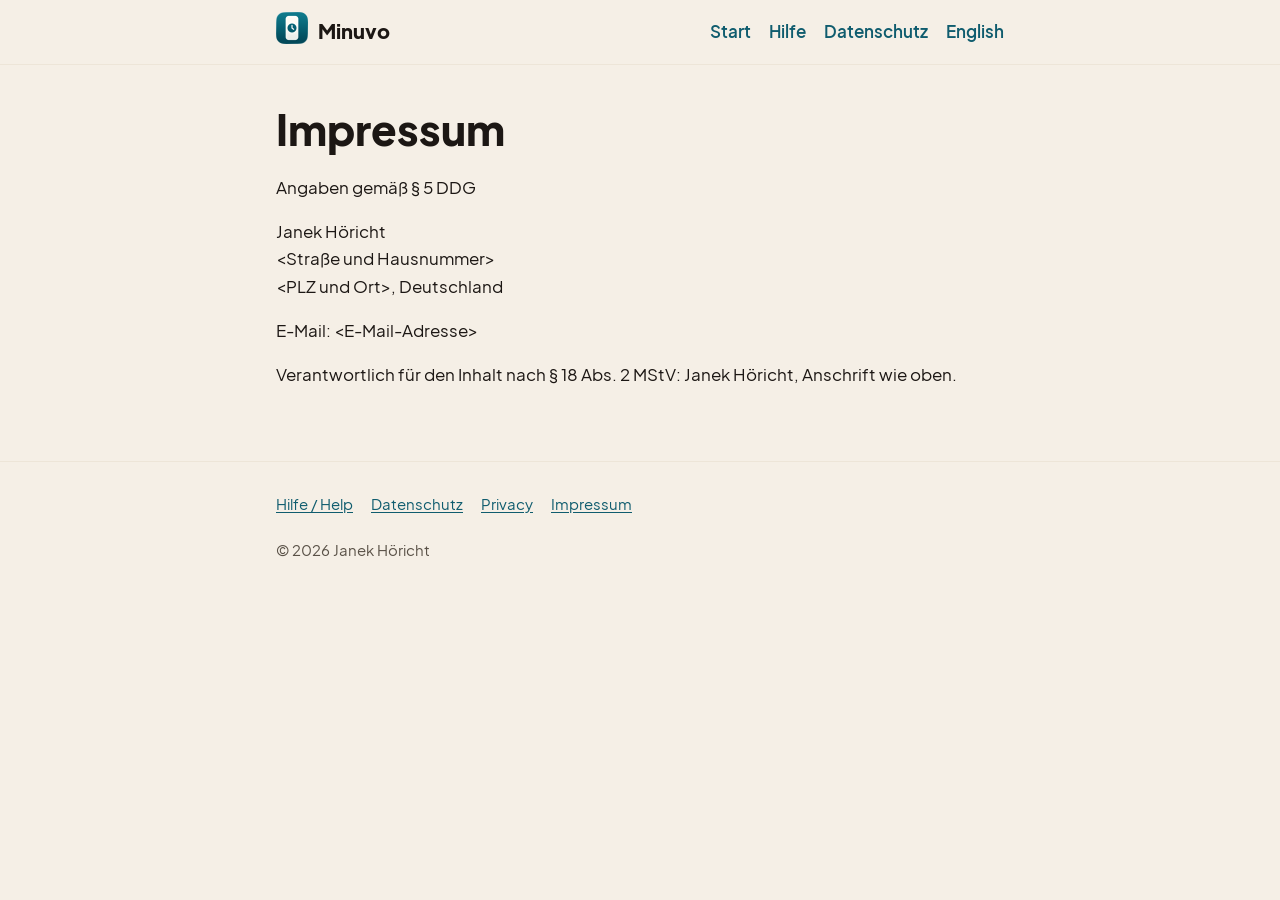
==== impressum.html @ 682e14eb "first commit" ====
<!doctype html>
<html lang="de">
<head>
  <meta charset="utf-8">
  <meta name="viewport" content="width=device-width, initial-scale=1">
  <title>Impressum – Minuvo</title>
  <meta name="theme-color" content="#F5EFE6" media="(prefers-color-scheme: light)">
  <meta name="theme-color" content="#15110E" media="(prefers-color-scheme: dark)">
  <link rel="icon" type="image/png" href="img/app-icon.png">
  <link rel="stylesheet" href="style.css">
</head>
<body>
  <a class="skip" href="#inhalt">Zum Inhalt springen</a>
  <header class="site">
    <div class="wrap">
      <a class="brand" href="index.html">
        <picture>
          <source srcset="img/app-icon-dark.png" media="(prefers-color-scheme: dark)">
          <img src="img/app-icon.png" alt="" width="32" height="32">
        </picture>
        Minuvo
      </a>
      <nav aria-label="Hauptnavigation">
        <ul>
          <li><a href="index.html">Start</a></li>
          <li><a href="support.html">Hilfe</a></li>
          <li><a href="datenschutz.html">Datenschutz</a></li>
          <li><a href="privacy.html" lang="en" hreflang="en">English</a></li>
        </ul>
      </nav>
    </div>
  </header>

  <main id="inhalt" class="legal">
    <div class="wrap">
      <h1>Impressum</h1>
      <p>Angaben gemäß § 5 DDG</p>
      <p>Janek Höricht<br>
        &lt;Straße und Hausnummer&gt;<br>
        &lt;PLZ und Ort&gt;, Deutschland</p>
      <p>E-Mail: &lt;E-Mail-Adresse&gt;</p>
      <p>Verantwortlich für den Inhalt nach § 18 Abs. 2 MStV: Janek Höricht, Anschrift wie oben.</p>
    </div>
  </main>

  <footer class="site">
    <div class="wrap">
      <ul>
        <li><a href="support.html">Hilfe / Help</a></li>
        <li><a href="datenschutz.html">Datenschutz</a></li>
        <li><a href="privacy.html" lang="en">Privacy</a></li>
        <li><a href="impressum.html" aria-current="page">Impressum</a></li>
      </ul>
      <p>© 2026 Janek Höricht</p>
    </div>
  </footer>
</body>
</html>
---- style.css ----
/* Minuvo-Website. Farben aus Shared/Theme/MinuvoTheme.swift (hell und dunkel). Keine externen Quellen. */

@font-face {
  font-family: "Plus Jakarta Sans";
  src: url("fonts/PlusJakartaSans-Regular.ttf") format("truetype");
  font-weight: 400;
  font-style: normal;
  font-display: swap;
}
@font-face {
  font-family: "Plus Jakarta Sans";
  src: url("fonts/PlusJakartaSans-SemiBold.ttf") format("truetype");
  font-weight: 600;
  font-style: normal;
  font-display: swap;
}
@font-face {
  font-family: "Plus Jakarta Sans";
  src: url("fonts/PlusJakartaSans-ExtraBold.ttf") format("truetype");
  font-weight: 800;
  font-style: normal;
  font-display: swap;
}

:root {
  color-scheme: light dark;
  --background: #F5EFE6;
  --card: #FFFBF5;
  --line: #EDE5D8;
  --text: #1C1714;
  --text-muted: #5A5248;
  --petrol-fill: #0F5C6E;
  --petrol-text: #0F5C6E;
  --on-petrol: #FFFBF5;
  --apricot: #F4A26B;
  --on-apricot: #1C1714;
  --green: #4F7A5B;
  --tint-petrol: #DCE9EC;
  --tint-green: #E0EADF;
  --tint-apricot: #FBE3D2;
  --radius-card: 20px;
  --radius-button: 16px;
  --gutter: 16px;
}

@media (prefers-color-scheme: dark) {
  :root {
    --background: #15110E;
    --card: #241E19;
    --line: #3A322B;
    --text: #F5EFE6;
    --text-muted: #B8AE9F;
    --petrol-fill: #17788A;
    --petrol-text: #6FC3D3;
    --green: #5E9470;
    --tint-petrol: #1F3A41;
    --tint-green: #26352A;
    --tint-apricot: #3D2A1E;
  }
}

*, *::before, *::after { box-sizing: border-box; }

html { -webkit-text-size-adjust: 100%; }

body {
  margin: 0;
  background: var(--background);
  color: var(--text);
  font-family: "Plus Jakarta Sans", -apple-system, BlinkMacSystemFont, "Segoe UI", Roboto, sans-serif;
  font-size: 1.0625rem;
  line-height: 1.6;
}

a { color: var(--petrol-text); text-underline-offset: 0.15em; }
a:hover { text-decoration-thickness: 2px; }
a:focus-visible, summary:focus-visible {
  outline: 3px solid var(--apricot);
  outline-offset: 3px;
  border-radius: 4px;
}

.skip {
  position: absolute;
  left: -9999px;
}
.skip:focus { left: var(--gutter); top: var(--gutter); background: var(--card); padding: 8px 12px; z-index: 10; }

.wrap {
  max-width: 760px;
  margin: 0 auto;
  padding: 0 var(--gutter);
}

header.site {
  border-bottom: 1px solid var(--line);
}
header.site .wrap {
  display: flex;
  flex-wrap: wrap;
  align-items: center;
  justify-content: space-between;
  gap: 8px 24px;
  min-height: 64px;
}
.brand {
  display: inline-flex;
  align-items: center;
  gap: 10px;
  font-weight: 800;
  font-size: 1.25rem;
  color: var(--text);
  text-decoration: none;
}
.brand img { width: 32px; height: 32px; }
nav ul { list-style: none; display: flex; flex-wrap: wrap; gap: 4px 18px; margin: 0; padding: 0; }
nav a { display: inline-block; padding: 10px 0; font-weight: 600; text-decoration: none; }
nav a[aria-current="page"] { text-decoration: underline; }

main { padding: 40px 0 56px; }

h1, h2, h3 { line-height: 1.25; }
h1 { font-size: clamp(1.9rem, 6vw, 2.6rem); font-weight: 800; margin: 0 0 12px; }
h2 { font-size: 1.4rem; font-weight: 800; margin: 40px 0 12px; }
h3 { font-size: 1.1rem; font-weight: 600; margin: 24px 0 6px; }

.muted { color: var(--text-muted); }

.hero { text-align: center; padding: 16px 0 8px; }
.hero img { width: 128px; height: 128px; }
.hero .promise { font-size: 1.25rem; color: var(--text-muted); max-width: 34ch; margin: 0 auto 24px; }

.pill {
  display: inline-block;
  background: var(--apricot);
  color: var(--on-apricot);
  font-weight: 600;
  padding: 10px 18px;
  border-radius: var(--radius-button);
}

.features {
  display: grid;
  grid-template-columns: repeat(auto-fit, minmax(min(100%, 320px), 1fr));
  gap: 16px;
  margin-top: 40px;
}
.card {
  background: var(--card);
  border: 1px solid var(--line);
  border-radius: var(--radius-card);
  padding: 20px;
}
.card h2, .card h3 { margin-top: 0; font-size: 1.15rem; }
.card p { margin: 0; color: var(--text-muted); }
.dot {
  display: inline-block;
  width: 12px;
  height: 12px;
  border-radius: 50%;
  margin-right: 8px;
  vertical-align: 0.05em;
}
.dot.petrol { background: var(--petrol-fill); }
.dot.apricot { background: var(--apricot); }
.dot.green { background: var(--green); }
.dot.line { background: var(--text-muted); }

.note {
  background: var(--tint-petrol);
  border-radius: var(--radius-card);
  padding: 16px 20px;
  margin: 24px 0;
}
.note p { margin: 0; }
.note p + p { margin-top: 8px; }

details {
  background: var(--card);
  border: 1px solid var(--line);
  border-radius: 14px;
  margin: 10px 0;
}
summary {
  cursor: pointer;
  font-weight: 600;
  padding: 14px 18px;
  min-height: 44px;
}
details > div { padding: 0 18px 14px; }
details p:first-child { margin-top: 0; }

.legal h2 { font-size: 1.2rem; margin-top: 32px; }
.legal ul { padding-left: 1.2em; }

footer.site {
  border-top: 1px solid var(--line);
  padding: 24px 0 40px;
  font-size: 0.95rem;
  color: var(--text-muted);
}
footer.site ul { list-style: none; display: flex; flex-wrap: wrap; gap: 4px 18px; margin: 0 0 8px; padding: 0; }
footer.site a { display: inline-block; padding: 6px 0; }

@media (prefers-reduced-motion: no-preference) {
  html { scroll-behavior: smooth; }
}
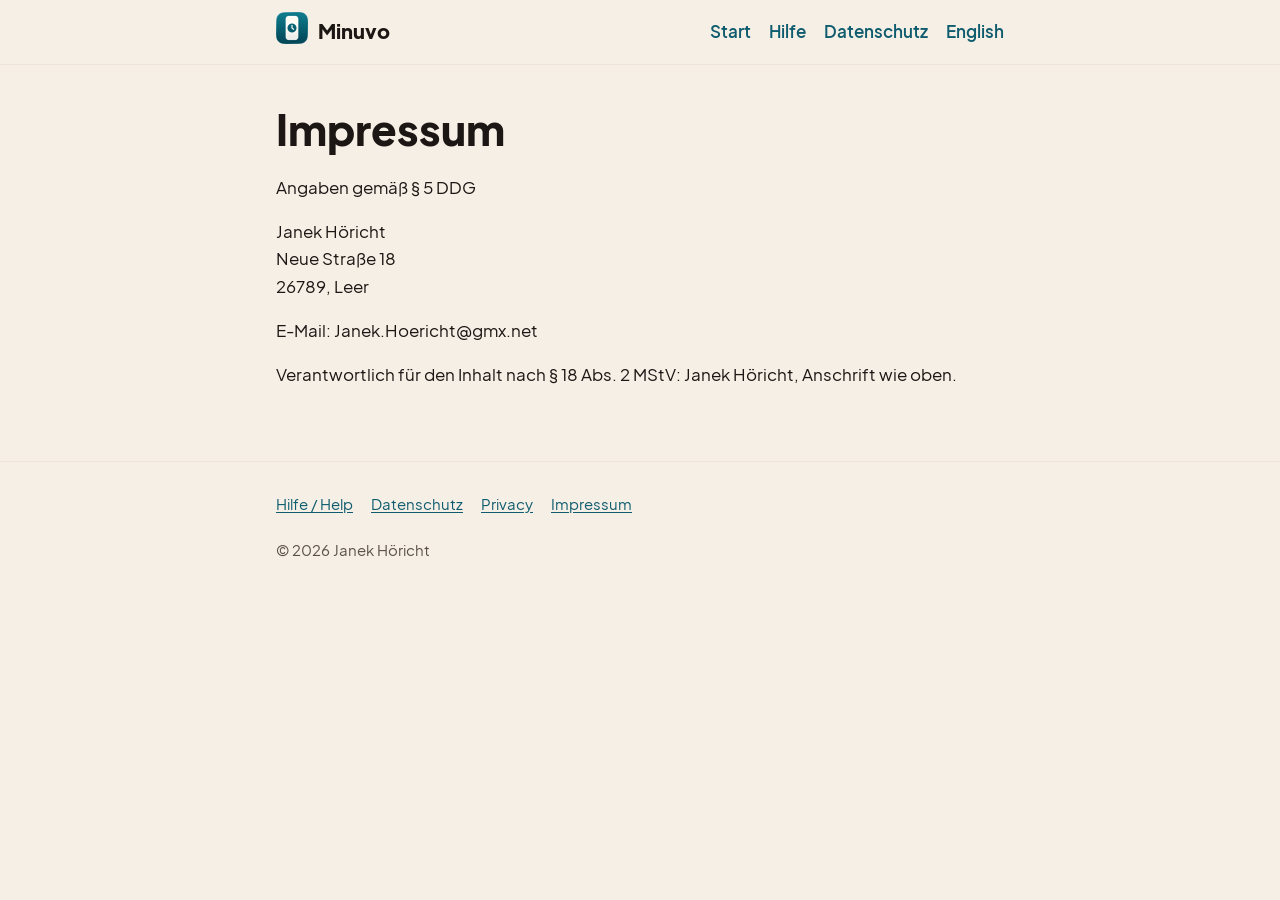
==== commit 973c1b5d: "Part 2" ====
--- a/impressum.html
+++ b/impressum.html
@@ -36,9 +36,9 @@
       <h1>Impressum</h1>
       <p>Angaben gemäß § 5 DDG</p>
       <p>Janek Höricht<br>
-        &lt;Straße und Hausnummer&gt;<br>
-        &lt;PLZ und Ort&gt;, Deutschland</p>
-      <p>E-Mail: &lt;E-Mail-Adresse&gt;</p>
+        Neue Straße 18<br>
+        26789, Leer</p>
+      <p>E-Mail: Janek.Hoericht@gmx.net</p>
       <p>Verantwortlich für den Inhalt nach § 18 Abs. 2 MStV: Janek Höricht, Anschrift wie oben.</p>
     </div>
   </main>
